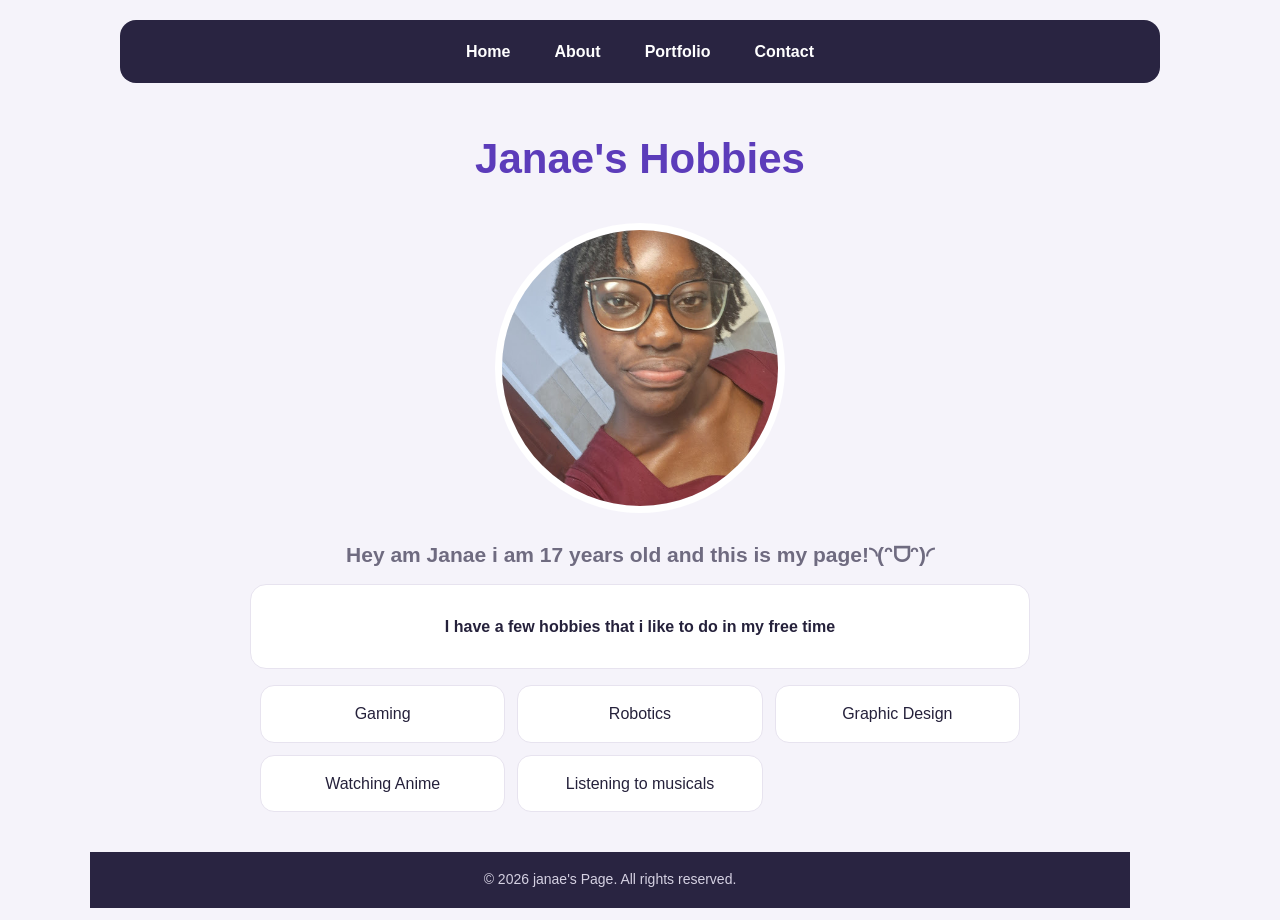
==== index.html @ bb608bf0 "Merge fbf717dbce226dbb425a4e03315c29867c3c8175 into 4228f29b15a8dfaf30f5e07e25efa1083a0b59ef" ====
<!DOCTYPE html>
<html lang="en">
<head>
     <link rel="stylesheet" href="css/style.css">
    <meta charset="UTF-8">
    <meta name="viewport" content="width=device-width, initial-scale=1.0">
    <title>Document</title>
    
</head>
<body>
       <nav class="top-nav">
    <!-- unordered list -->
      <ul>
       <li><a href="index.html">Home</a></li>
       <li><a href="About.html">About</a></li>
       <li><a href="Portfolio.html">Portfolio</a></li>
       <li><a href="Contact.html">Contact</a></li>
   </ul> 
</nav>

    <h1 id="janae-info">Janae's Hobbies</h1>
    <img src="images/Janae.jpg" alt="Janae's photo" class="janae-img">
  
    <h3 class="intro">Hey am Janae i am 17 years old and this is my page!◝(ᵔᗜᵔ)◜</h3>
    <p class="h-list">I have a few hobbies that i like to do in my free time</p>
    <ul>
        <li>Gaming</li>
        <li>Robotics</li>
        <li>Graphic Design</li>
        <li>Watching Anime</li>
        <li>Listening to musicals</li>
    </ul>



    
    <footer>
        <p>&copy; 2026 janae's Page. All rights reserved.</p>
    </footer>
</body>
</html>
---- css/style.css ----
/* Basic page styles */
* {
    box-sizing: border-box;
}

body {
    max-width: 1100px;
    min-height: 100vh;
    margin: 0 auto;
    padding: 0 30px;
    background-color: #f5f3fa;
    color: #25213b;
    font-family: Arial, Helvetica, sans-serif;
    font-size: 16px;
    line-height: 1.7;
}

a {
    color: #5c3cba;
}

a:hover {
    color: #7654d6;
}

/* Main navigation */
.top-nav {
    margin: 20px 0 40px;
    padding: 8px;
    border-radius: 16px;
    background-color: #292441;
}

.top-nav ul,
.bottom-nav ul {
    display: flex;
    justify-content: center;
    flex-wrap: wrap;
    gap: 8px;
    margin: 0;
    padding: 0;
    list-style: none;
}

.top-nav a {
    display: block;
    padding: 10px 18px;
    border-radius: 10px;
    color: white;
    font-weight: bold;
    text-decoration: none;
}

.top-nav a:hover {
    background-color: #494360;
}

/* Headings and photos */
h1 {
    margin: 10px 0 28px;
    color: #5c3cba;
    font-size: 42px;
    text-align: center;
}

h2 {
    margin: 0 auto 16px;
    color: #5c3cba;
    font-size: 28px;
    text-align: center;
}

.janae-img {
    display: block;
    width: 290px;
    height: 290px;
    max-width: 100%;
    margin: 0 auto 24px;
    border: 7px solid white;
    border-radius: 50%;
    object-fit: cover;
}

.emilie-img {
    display: block;
    width: 760px;
    max-width: 100%;
    height: auto;
    margin: 0 auto 32px;
    border: 7px solid white;
    border-radius: 20px;
}

.intro {
    margin: 0 auto 12px;
    color: #6f6b80;
    font-size: 21px;
    text-align: center;
}

.h-list {
    margin: 0 auto 16px;
    font-weight: bold;
    text-align: center;
}

/* Home page hobby list */
body > ul {
    display: grid;
    grid-template-columns: repeat(auto-fit, minmax(190px, 1fr));
    gap: 12px;
    max-width: 760px;
    margin: 0 auto 40px;
    padding: 0;
    list-style: none;
}

body > ul li {
    padding: 14px;
    border: 1px solid #e7e3ef;
    border-radius: 14px;
    background-color: white;
    text-align: center;
}

/* Text blocks */
body > p {
    max-width: 780px;
    margin: 0 auto 32px;
    padding: 28px;
    border: 1px solid #e7e3ef;
    border-radius: 16px;
    background-color: white;
}

/* Portfolio table */
table {
    width: 100%;
    max-width: 900px;
    margin: 0 auto 40px;
    border: 1px solid #e7e3ef;
    border-spacing: 0;
    border-radius: 16px;
    background-color: white;
}

th,
td {
    padding: 16px 20px;
    border-bottom: 1px solid #e7e3ef;
    text-align: left;
}

th {
    color: white;
    background-color: #292441;
}

tr:nth-child(even) {
    background-color: #faf9fd;
}

/* Footer */
footer {
    margin: 0 -30px;
    padding: 16px 30px;
    background-color: #292441;
    color: #d5d1e2;
    font-size: 14px;
    text-align: center;
    position: relative;
    bottom: 0;
    width: 100%;
}

footer p {
    margin: 0;
}

/* Smaller screens */
@media (max-width: 600px) {
    body {
        padding: 0 16px;
    }

    .top-nav {
        margin: 12px 0 28px;
    }

    .top-nav a {
        padding: 9px 12px;
    }

    h1 {
        font-size: 34px;
    }

    h2 {
        font-size: 24px;
    }

    body > p {
        padding: 20px;
    }

    th,
    td {
        padding: 12px;
    }

    footer {
        margin-right: -16px;
        margin-left: -16px;
    }
}
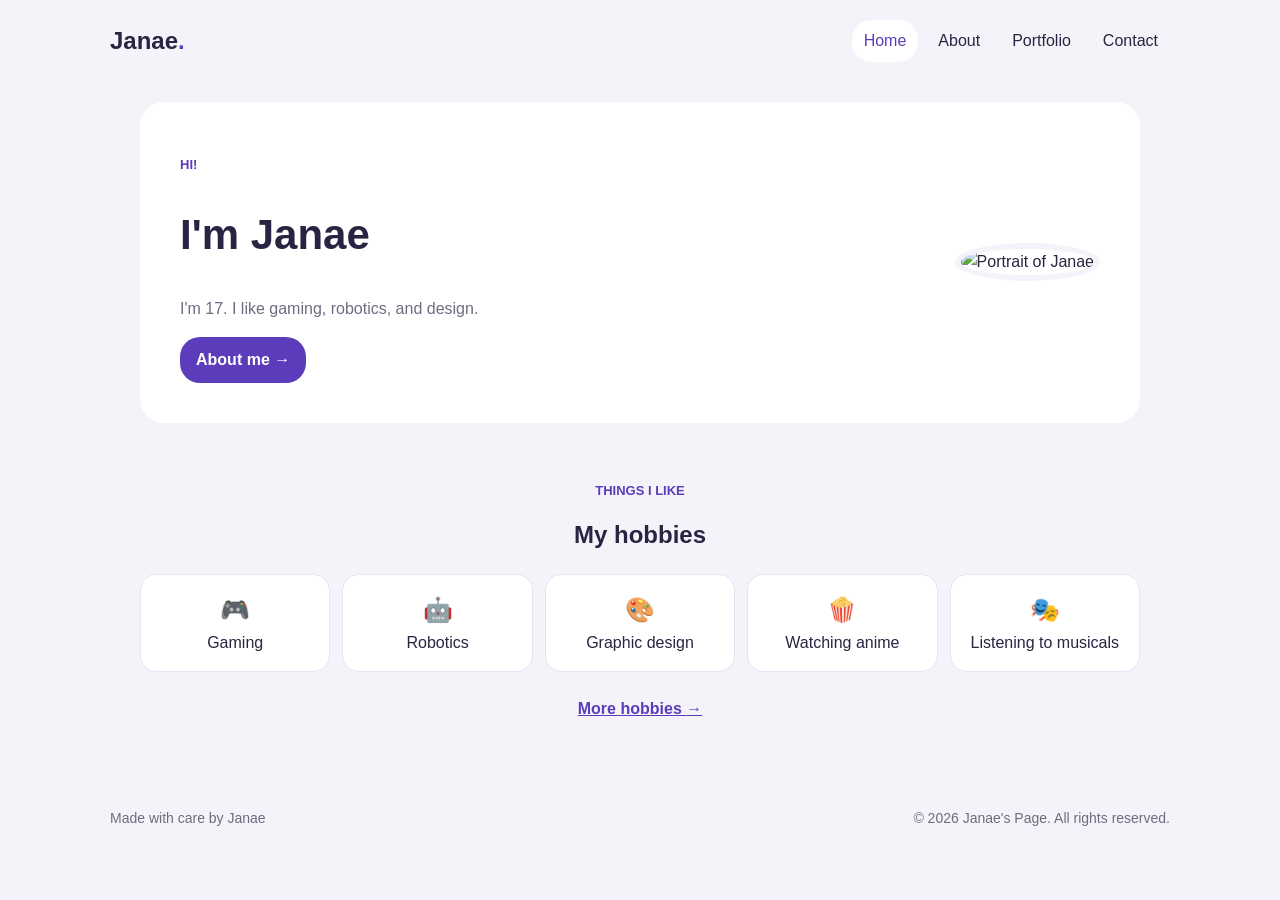
==== commit 87f875e7: "Redesign" ====
--- a/index.html
+++ b/index.html
@@ -1,41 +1,58 @@
 <!DOCTYPE html>
 <html lang="en">
 <head>
-     <link rel="stylesheet" href="css/style.css">
     <meta charset="UTF-8">
     <meta name="viewport" content="width=device-width, initial-scale=1.0">
-    <title>Document</title>
-    
+    <meta name="description" content="Janae's page about her hobbies.">
+    <title>Janae | Home</title>
+    <link rel="stylesheet" href="style.css">
 </head>
 <body>
-       <nav class="top-nav">
-    <!-- unordered list -->
-      <ul>
-       <li><a href="index.html">Home</a></li>
-       <li><a href="About.html">About</a></li>
-       <li><a href="Portfolio.html">Portfolio</a></li>
-       <li><a href="Contact.html">Contact</a></li>
-   </ul> 
-</nav>
+    <header class="site-header">
+        <a class="site-name" href="index.html">Janae<span>.</span></a>
+        <!-- Page links -->
+        <nav class="top-nav" aria-label="Main navigation">
+            <ul>
+                <li><a href="index.html" aria-current="page">Home</a></li>
+                <li><a href="About.html">About</a></li>
+                <li><a href="Portfolio.html">Portfolio</a></li>
+                <li><a href="Contact.html">Contact</a></li>
+            </ul>
+        </nav>
+    </header>
 
-    <h1 id="janae-info">Janae's Hobbies</h1>
-    <img src="images/Janae.jpg" alt="Janae's photo" class="janae-img">
-  
-    <h3 class="intro">Hey am Janae i am 17 years old and this is my page!◝(ᵔᗜᵔ)◜</h3>
-    <p class="h-list">I have a few hobbies that i like to do in my free time</p>
-    <ul>
-        <li>Gaming</li>
-        <li>Robotics</li>
-        <li>Graphic Design</li>
-        <li>Watching Anime</li>
-        <li>Listening to musicals</li>
-    </ul>
+    <main>
+        <section class="hero" aria-labelledby="hero-title">
+            <div class="hero-copy">
+                <p class="eyebrow">Hi!</p>
+                <h1 id="hero-title">I'm Janae</h1>
+                <p class="hero-text">I'm 17. I like gaming, robotics, and design.</p>
+                <a class="button" href="About.html">About me <span aria-hidden="true">→</span></a>
+            </div>
+            <figure class="hero-portrait">
+                <img src="Janae.jpg" alt="Portrait of Janae">
+            </figure>
+        </section>
 
+        <section class="content-section" aria-labelledby="hobbies-title">
+            <div class="section-heading">
+                <p class="eyebrow">Things I like</p>
+                <h2 id="hobbies-title">My hobbies</h2>
+            </div>
+            <ul class="hobby-grid">
+                <li><span aria-hidden="true">🎮</span> Gaming</li>
+                <li><span aria-hidden="true">🤖</span> Robotics</li>
+                <li><span aria-hidden="true">🎨</span> Graphic design</li>
+                <li><span aria-hidden="true">🍿</span> Watching anime</li>
+                <li><span aria-hidden="true">🎭</span> Listening to musicals</li>
+            </ul>
+            <a class="text-link" href="Portfolio.html">More hobbies <span aria-hidden="true">→</span></a>
+        </section>
+    </main>
 
-
-    
-    <footer>
-        <p>&copy; 2026 janae's Page. All rights reserved.</p>
+    <footer class="site-footer">
+        <p>Made with care by Janae</p>
+        <p>&copy; 2026 Janae's Page. All rights reserved.</p>
     </footer>
 </body>
 </html>
--- a/style.css
+++ b/style.css
@@ -0,0 +1,333 @@
+* {
+    box-sizing: border-box;
+}
+
+body {
+    margin: 0;
+    background: #f5f3fa;
+    color: #292441;
+    font-family: Arial, Helvetica, sans-serif;
+    line-height: 1.6;
+}
+
+a {
+    color: #5c3cba;
+}
+
+/* Website name and menu */
+.site-header {
+    display: flex;
+    justify-content: space-between;
+    align-items: center;
+    max-width: 1100px;
+    margin: 0 auto;
+    padding: 20px;
+}
+
+.site-name {
+    color: #292441;
+    font-size: 24px;
+    font-weight: bold;
+    text-decoration: none;
+}
+
+.site-name span {
+    color: #5c3cba;
+}
+
+.top-nav ul {
+    display: flex;
+    flex-wrap: wrap;
+    gap: 8px;
+    margin: 0;
+    padding: 0;
+    list-style: none;
+}
+
+.top-nav a {
+    display: block;
+    padding: 8px 12px;
+    border-radius: 20px;
+    color: #292441;
+    text-decoration: none;
+}
+
+.top-nav a:hover,
+.top-nav a[aria-current="page"] {
+    background: white;
+    color: #5c3cba;
+}
+
+main {
+    width: 90%;
+    max-width: 1000px;
+    margin: 20px auto;
+}
+
+h1,
+h2 {
+    line-height: 1.2;
+}
+
+.eyebrow {
+    color: #5c3cba;
+    font-size: 13px;
+    font-weight: bold;
+    text-transform: uppercase;
+}
+
+/* Home page */
+.hero {
+    display: flex;
+    justify-content: space-between;
+    align-items: center;
+    gap: 30px;
+    padding: 40px;
+    border-radius: 24px;
+    background: white;
+}
+
+.hero-copy {
+    max-width: 520px;
+}
+
+.hero h1,
+.page-intro h1 {
+    font-size: 42px;
+}
+
+.hero-text,
+.page-intro > p:last-child,
+.feature-copy > p:not(.eyebrow),
+.interest-card p {
+    color: #706b80;
+}
+
+.button {
+    display: inline-block;
+    padding: 10px 16px;
+    border-radius: 20px;
+    background: #5c3cba;
+    color: white;
+    font-weight: bold;
+    text-decoration: none;
+}
+
+.hero-portrait {
+    margin: 0;
+    text-align: center;
+}
+
+.hero-portrait img {
+    width: 240px;
+    max-width: 100%;
+    border: 6px solid #f5f3fa;
+    border-radius: 50%;
+}
+
+figcaption {
+    color: #706b80;
+    font-size: 14px;
+}
+
+/* Hobby cards */
+.content-section {
+    padding: 45px 0;
+    text-align: center;
+}
+
+.hobby-grid {
+    display: grid;
+    grid-template-columns: repeat(5, 1fr);
+    gap: 12px;
+    margin: 24px 0;
+    padding: 0;
+    list-style: none;
+}
+
+.hobby-grid li,
+.interest-card,
+.contact-card p {
+    padding: 16px;
+    border: 1px solid #e8e3f2;
+    border-radius: 16px;
+    background: white;
+}
+
+.hobby-grid li span {
+    display: block;
+    font-size: 24px;
+}
+
+.text-link {
+    font-weight: bold;
+}
+
+/* Other pages */
+.page-main {
+    padding-top: 25px;
+    padding-bottom: 60px;
+}
+
+.page-intro {
+    max-width: 650px;
+    margin: 0 auto 30px;
+    text-align: center;
+}
+
+.page-intro h1 {
+    margin-bottom: 12px;
+}
+
+.feature-card {
+    display: flex;
+    align-items: center;
+    gap: 30px;
+    padding: 25px;
+    border-radius: 20px;
+    background: white;
+}
+
+.feature-image {
+    flex: 1;
+    margin: 0;
+}
+
+.feature-image img {
+    display: block;
+    width: 100%;
+    height: auto;
+    border-radius: 14px;
+}
+
+.feature-copy {
+    flex: 1;
+}
+
+.interest-grid {
+    display: grid;
+    grid-template-columns: repeat(3, 1fr);
+    gap: 14px;
+    margin-bottom: 28px;
+}
+
+.interest-icon {
+    font-size: 26px;
+}
+
+.interest-card h2 {
+    margin: 8px 0;
+    font-size: 20px;
+}
+
+.interest-card p {
+    margin-bottom: 0;
+}
+
+/* Contact details */
+.contact-main {
+    min-height: 65vh;
+}
+
+.contact-card {
+    display: flex;
+    flex-wrap: wrap;
+    gap: 16px;
+    max-width: 650px;
+    margin: 0 auto;
+    font-style: normal;
+}
+
+.contact-card p {
+    flex: 1;
+    min-width: 220px;
+    margin: 0;
+    overflow-wrap: anywhere;
+}
+
+.contact-label {
+    display: block;
+    color: #706b80;
+    font-size: 13px;
+    font-weight: bold;
+    text-transform: uppercase;
+}
+
+.site-footer {
+    display: flex;
+    justify-content: space-between;
+    flex-wrap: wrap;
+    gap: 8px;
+    max-width: 1100px;
+    margin: 0 auto;
+    padding: 20px;
+    color: #706b80;
+    font-size: 14px;
+}
+
+.site-footer p {
+    margin: 0;
+}
+
+/* Tablet layout */
+@media (max-width: 760px) {
+    .hero,
+    .feature-card {
+        gap: 20px;
+        padding: 25px;
+    }
+
+    .hobby-grid {
+        grid-template-columns: repeat(3, 1fr);
+    }
+
+    .interest-grid {
+        grid-template-columns: repeat(2, 1fr);
+    }
+}
+
+/* Phone layout */
+@media (max-width: 520px) {
+    .site-header {
+        align-items: flex-start;
+        flex-direction: column;
+        gap: 10px;
+    }
+
+    .top-nav ul {
+        gap: 2px;
+    }
+
+    .top-nav a {
+        padding: 7px 9px;
+    }
+
+    main {
+        width: 92%;
+    }
+
+    .hero,
+    .feature-card {
+        flex-direction: column;
+        padding: 22px;
+        text-align: center;
+    }
+
+    .hero h1,
+    .page-intro h1 {
+        font-size: 34px;
+    }
+
+    .hero-portrait img {
+        width: 200px;
+    }
+
+    .hobby-grid,
+    .interest-grid {
+        grid-template-columns: repeat(2, 1fr);
+    }
+
+    .site-footer {
+        flex-direction: column;
+    }
+}
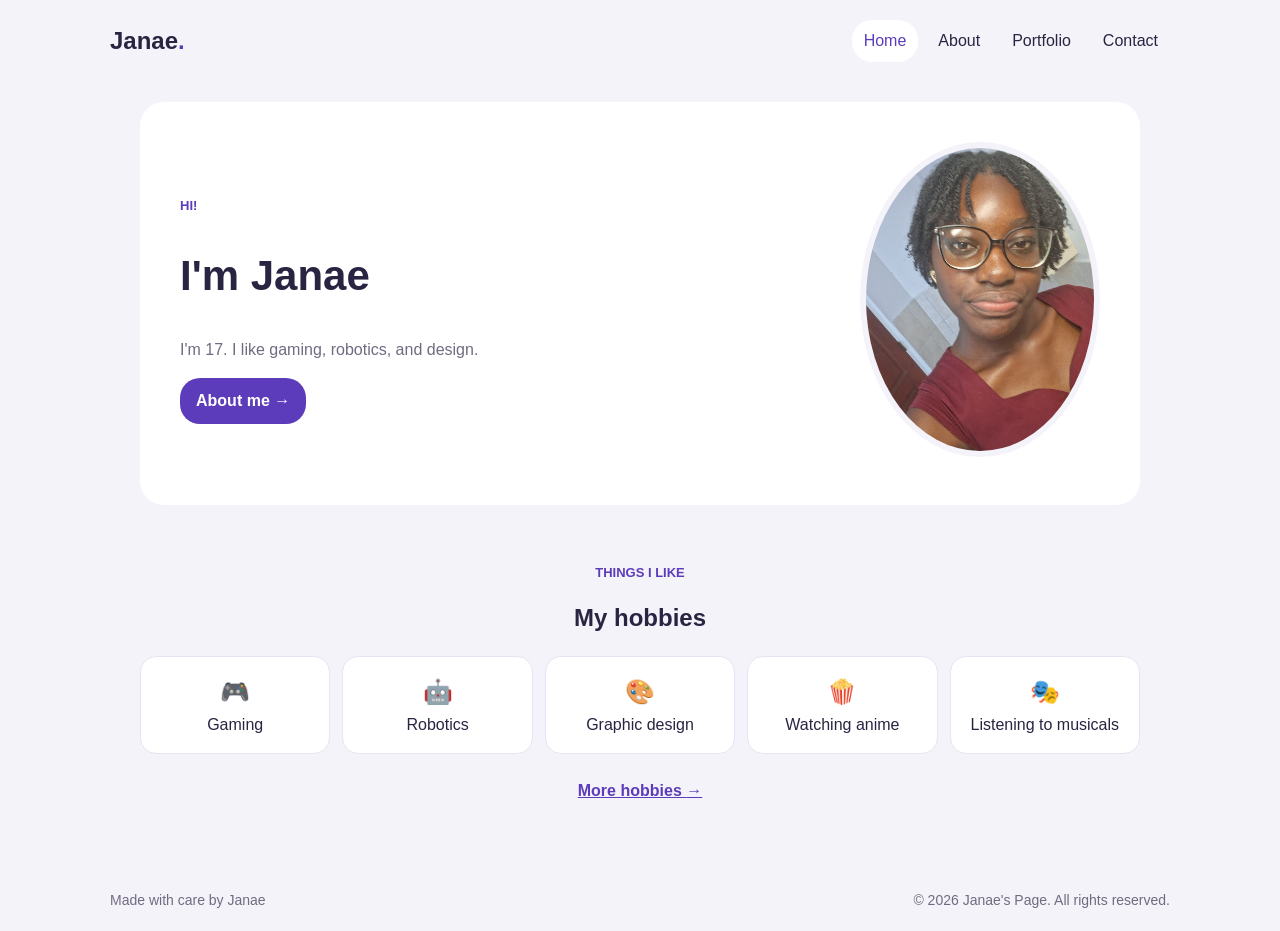
==== commit 86fb8785: "I made these changes to the folder strucutre and updated the files" ====
--- a/index.html
+++ b/index.html
@@ -5,7 +5,7 @@
     <meta name="viewport" content="width=device-width, initial-scale=1.0">
     <meta name="description" content="Janae's page about her hobbies.">
     <title>Janae | Home</title>
-    <link rel="stylesheet" href="style.css">
+    <link rel="stylesheet" href="css/style.css">
 </head>
 <body>
     <header class="site-header">
@@ -30,7 +30,7 @@
                 <a class="button" href="About.html">About me <span aria-hidden="true">→</span></a>
             </div>
             <figure class="hero-portrait">
-                <img src="Janae.jpg" alt="Portrait of Janae">
+                <img src="images/Janae.jpg" alt="Portrait of Janae">
             </figure>
         </section>
 
--- a/css/style.css
+++ b/css/style.css
@@ -0,0 +1,333 @@
+* {
+    box-sizing: border-box;
+}
+
+body {
+    margin: 0;
+    background: #f5f3fa;
+    color: #292441;
+    font-family: Arial, Helvetica, sans-serif;
+    line-height: 1.6;
+}
+
+a {
+    color: #5c3cba;
+}
+
+/* Website name and menu */
+.site-header {
+    display: flex;
+    justify-content: space-between;
+    align-items: center;
+    max-width: 1100px;
+    margin: 0 auto;
+    padding: 20px;
+}
+
+.site-name {
+    color: #292441;
+    font-size: 24px;
+    font-weight: bold;
+    text-decoration: none;
+}
+
+.site-name span {
+    color: #5c3cba;
+}
+
+.top-nav ul {
+    display: flex;
+    flex-wrap: wrap;
+    gap: 8px;
+    margin: 0;
+    padding: 0;
+    list-style: none;
+}
+
+.top-nav a {
+    display: block;
+    padding: 8px 12px;
+    border-radius: 20px;
+    color: #292441;
+    text-decoration: none;
+}
+
+.top-nav a:hover,
+.top-nav a[aria-current="page"] {
+    background: white;
+    color: #5c3cba;
+}
+
+main {
+    width: 90%;
+    max-width: 1000px;
+    margin: 20px auto;
+}
+
+h1,
+h2 {
+    line-height: 1.2;
+}
+
+.eyebrow {
+    color: #5c3cba;
+    font-size: 13px;
+    font-weight: bold;
+    text-transform: uppercase;
+}
+
+/* Home page */
+.hero {
+    display: flex;
+    justify-content: space-between;
+    align-items: center;
+    gap: 30px;
+    padding: 40px;
+    border-radius: 24px;
+    background: white;
+}
+
+.hero-copy {
+    max-width: 520px;
+}
+
+.hero h1,
+.page-intro h1 {
+    font-size: 42px;
+}
+
+.hero-text,
+.page-intro > p:last-child,
+.feature-copy > p:not(.eyebrow),
+.interest-card p {
+    color: #706b80;
+}
+
+.button {
+    display: inline-block;
+    padding: 10px 16px;
+    border-radius: 20px;
+    background: #5c3cba;
+    color: white;
+    font-weight: bold;
+    text-decoration: none;
+}
+
+.hero-portrait {
+    margin: 0;
+    text-align: center;
+}
+
+.hero-portrait img {
+    width: 240px;
+    max-width: 100%;
+    border: 6px solid #f5f3fa;
+    border-radius: 50%;
+}
+
+figcaption {
+    color: #706b80;
+    font-size: 14px;
+}
+
+/* Hobby cards */
+.content-section {
+    padding: 45px 0;
+    text-align: center;
+}
+
+.hobby-grid {
+    display: grid;
+    grid-template-columns: repeat(5, 1fr);
+    gap: 12px;
+    margin: 24px 0;
+    padding: 0;
+    list-style: none;
+}
+
+.hobby-grid li,
+.interest-card,
+.contact-card p {
+    padding: 16px;
+    border: 1px solid #e8e3f2;
+    border-radius: 16px;
+    background: white;
+}
+
+.hobby-grid li span {
+    display: block;
+    font-size: 24px;
+}
+
+.text-link {
+    font-weight: bold;
+}
+
+/* Other pages */
+.page-main {
+    padding-top: 25px;
+    padding-bottom: 60px;
+}
+
+.page-intro {
+    max-width: 650px;
+    margin: 0 auto 30px;
+    text-align: center;
+}
+
+.page-intro h1 {
+    margin-bottom: 12px;
+}
+
+.feature-card {
+    display: flex;
+    align-items: center;
+    gap: 30px;
+    padding: 25px;
+    border-radius: 20px;
+    background: white;
+}
+
+.feature-image {
+    flex: 1;
+    margin: 0;
+}
+
+.feature-image img {
+    display: block;
+    width: 100%;
+    height: auto;
+    border-radius: 14px;
+}
+
+.feature-copy {
+    flex: 1;
+}
+
+.interest-grid {
+    display: grid;
+    grid-template-columns: repeat(3, 1fr);
+    gap: 14px;
+    margin-bottom: 28px;
+}
+
+.interest-icon {
+    font-size: 26px;
+}
+
+.interest-card h2 {
+    margin: 8px 0;
+    font-size: 20px;
+}
+
+.interest-card p {
+    margin-bottom: 0;
+}
+
+/* Contact details */
+.contact-main {
+    min-height: 65vh;
+}
+
+.contact-card {
+    display: flex;
+    flex-wrap: wrap;
+    gap: 16px;
+    max-width: 650px;
+    margin: 0 auto;
+    font-style: normal;
+}
+
+.contact-card p {
+    flex: 1;
+    min-width: 220px;
+    margin: 0;
+    overflow-wrap: anywhere;
+}
+
+.contact-label {
+    display: block;
+    color: #706b80;
+    font-size: 13px;
+    font-weight: bold;
+    text-transform: uppercase;
+}
+
+.site-footer {
+    display: flex;
+    justify-content: space-between;
+    flex-wrap: wrap;
+    gap: 8px;
+    max-width: 1100px;
+    margin: 0 auto;
+    padding: 20px;
+    color: #706b80;
+    font-size: 14px;
+}
+
+.site-footer p {
+    margin: 0;
+}
+
+/* Tablet layout */
+@media (max-width: 760px) {
+    .hero,
+    .feature-card {
+        gap: 20px;
+        padding: 25px;
+    }
+
+    .hobby-grid {
+        grid-template-columns: repeat(3, 1fr);
+    }
+
+    .interest-grid {
+        grid-template-columns: repeat(2, 1fr);
+    }
+}
+
+/* Phone layout */
+@media (max-width: 520px) {
+    .site-header {
+        align-items: flex-start;
+        flex-direction: column;
+        gap: 10px;
+    }
+
+    .top-nav ul {
+        gap: 2px;
+    }
+
+    .top-nav a {
+        padding: 7px 9px;
+    }
+
+    main {
+        width: 92%;
+    }
+
+    .hero,
+    .feature-card {
+        flex-direction: column;
+        padding: 22px;
+        text-align: center;
+    }
+
+    .hero h1,
+    .page-intro h1 {
+        font-size: 34px;
+    }
+
+    .hero-portrait img {
+        width: 200px;
+    }
+
+    .hobby-grid,
+    .interest-grid {
+        grid-template-columns: repeat(2, 1fr);
+    }
+
+    .site-footer {
+        flex-direction: column;
+    }
+}
